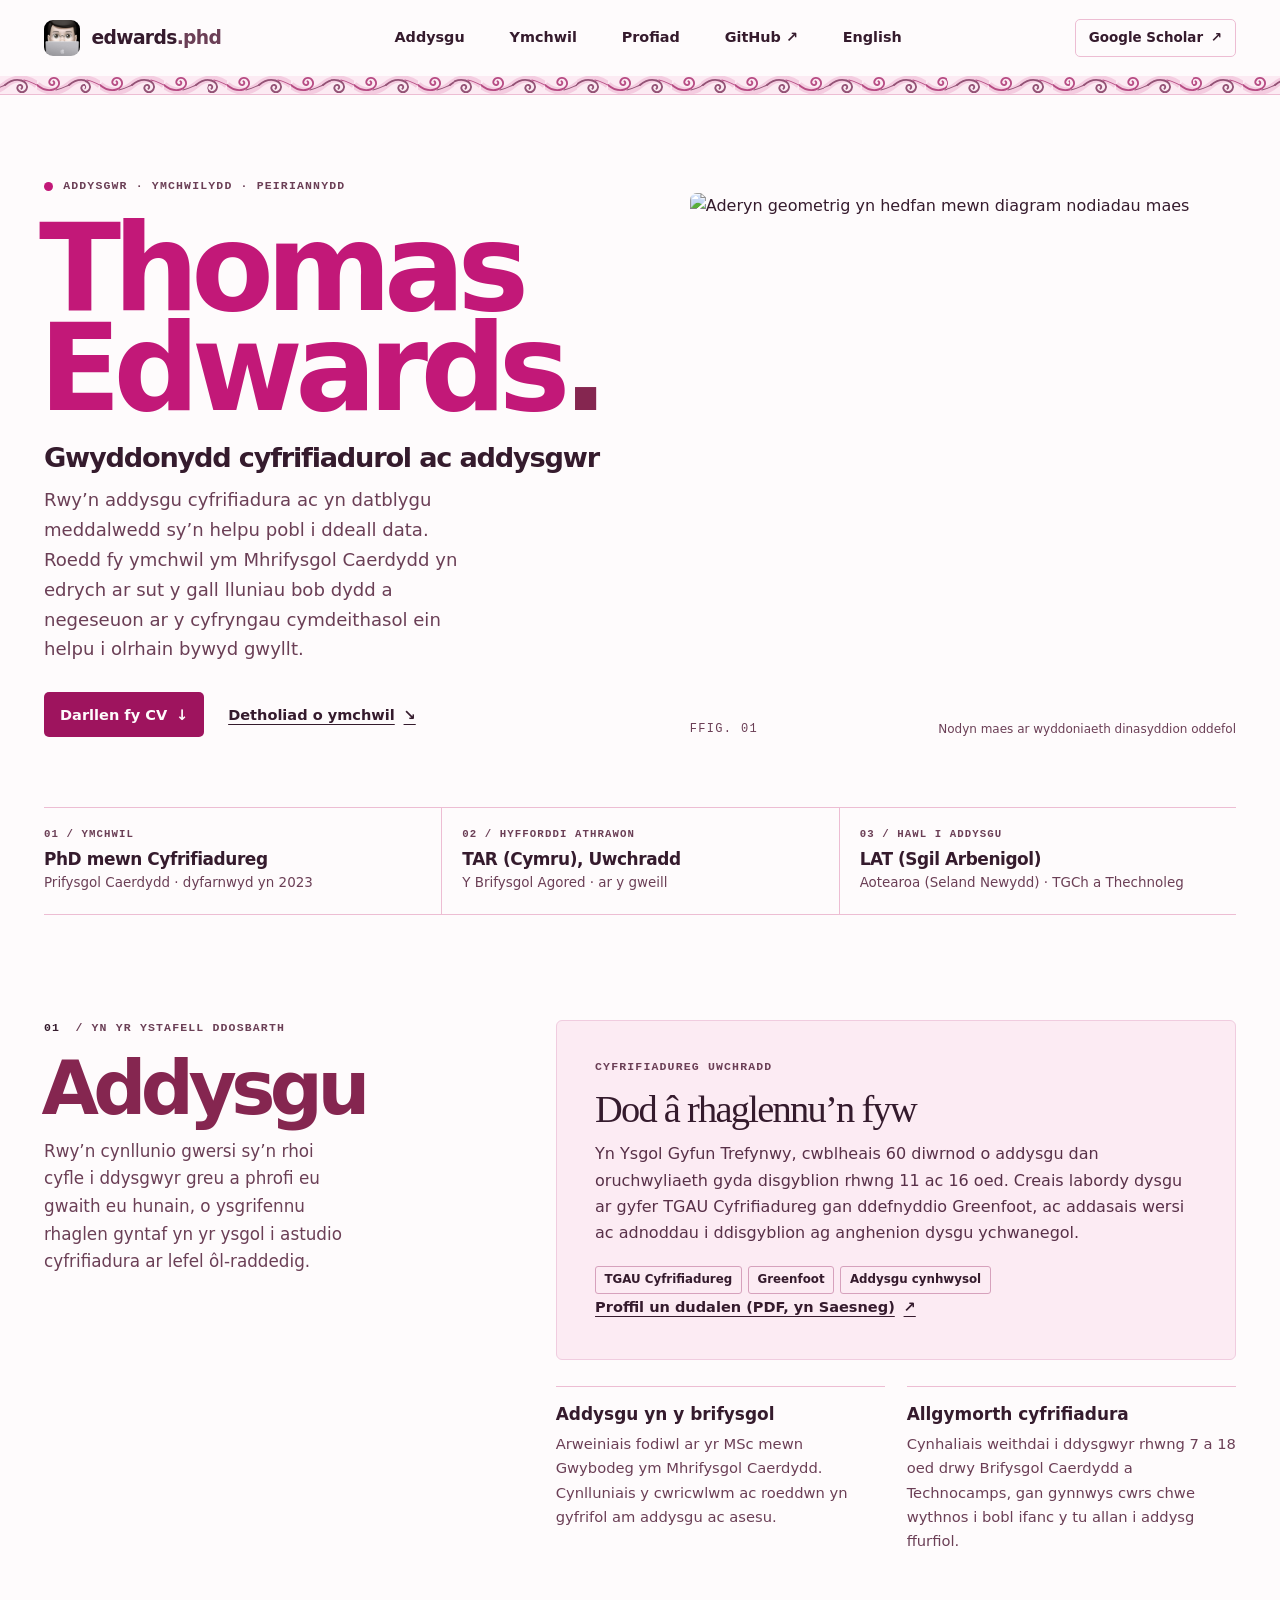
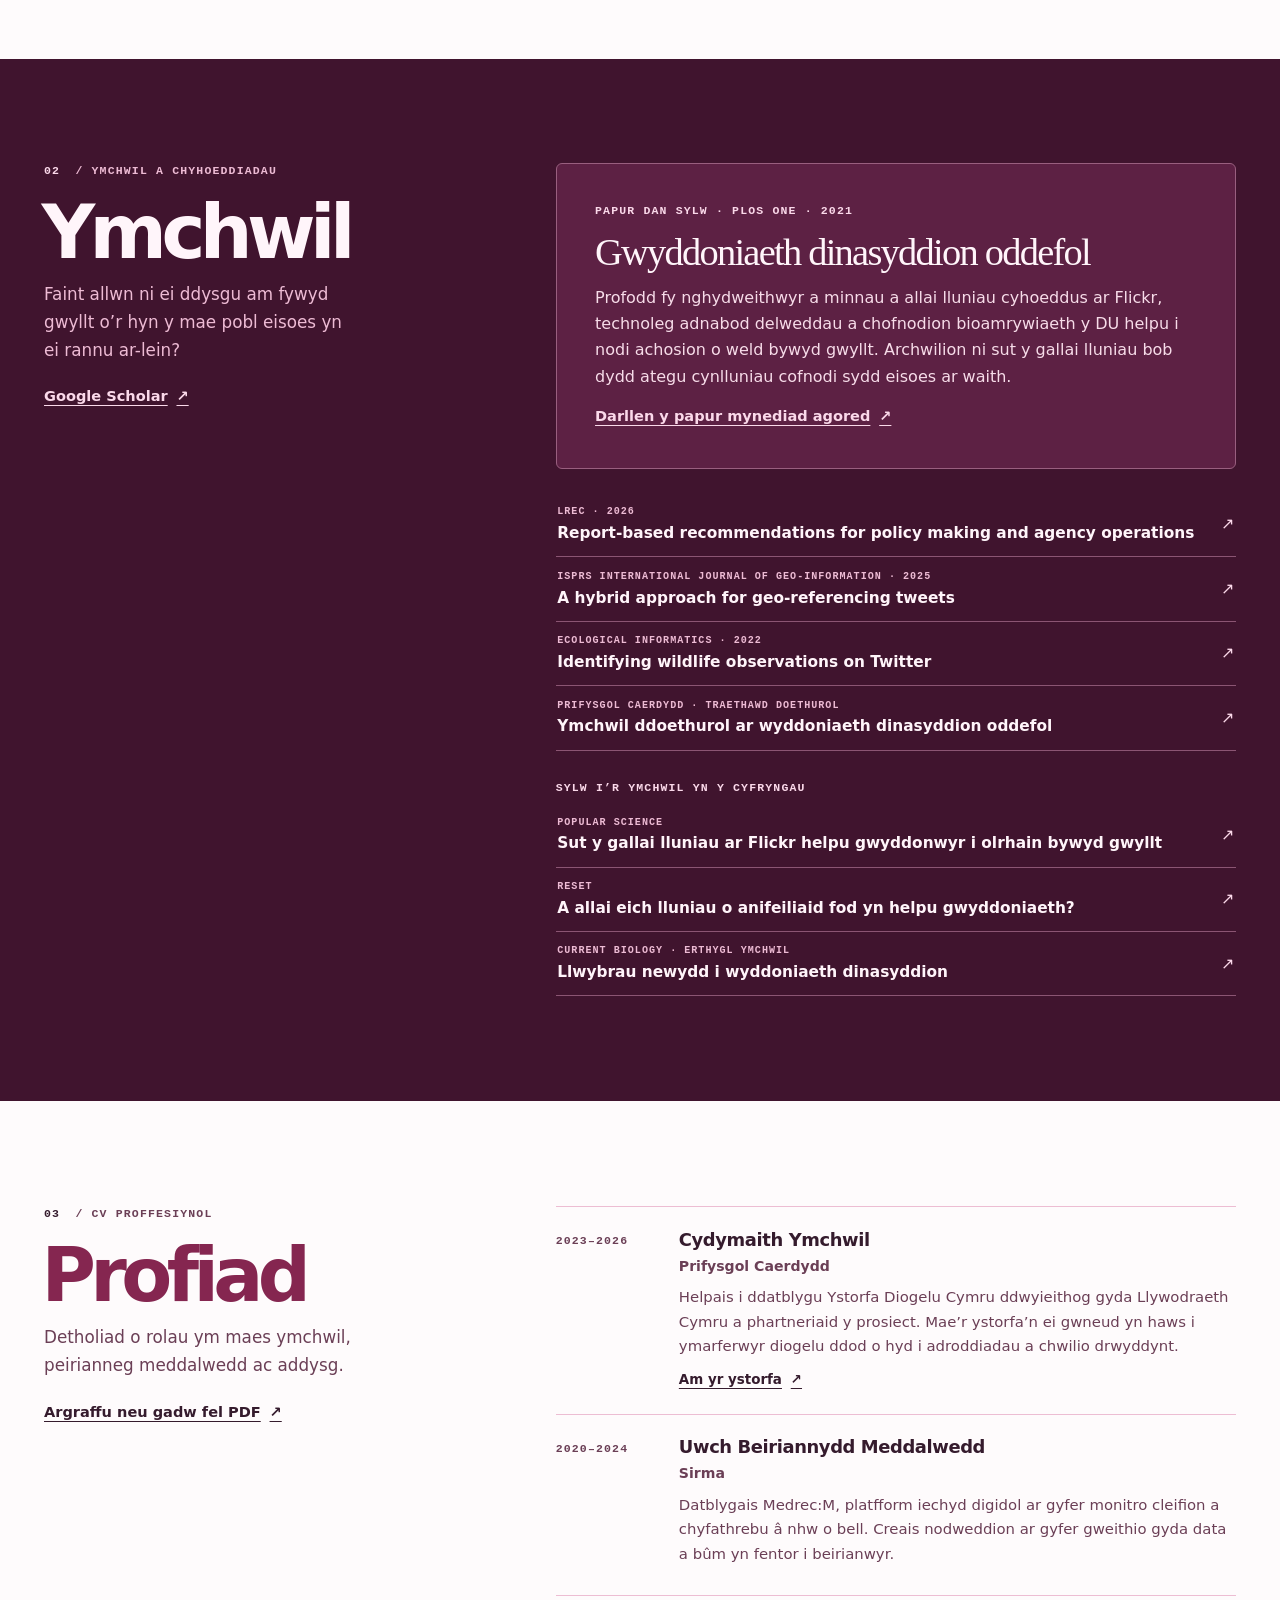
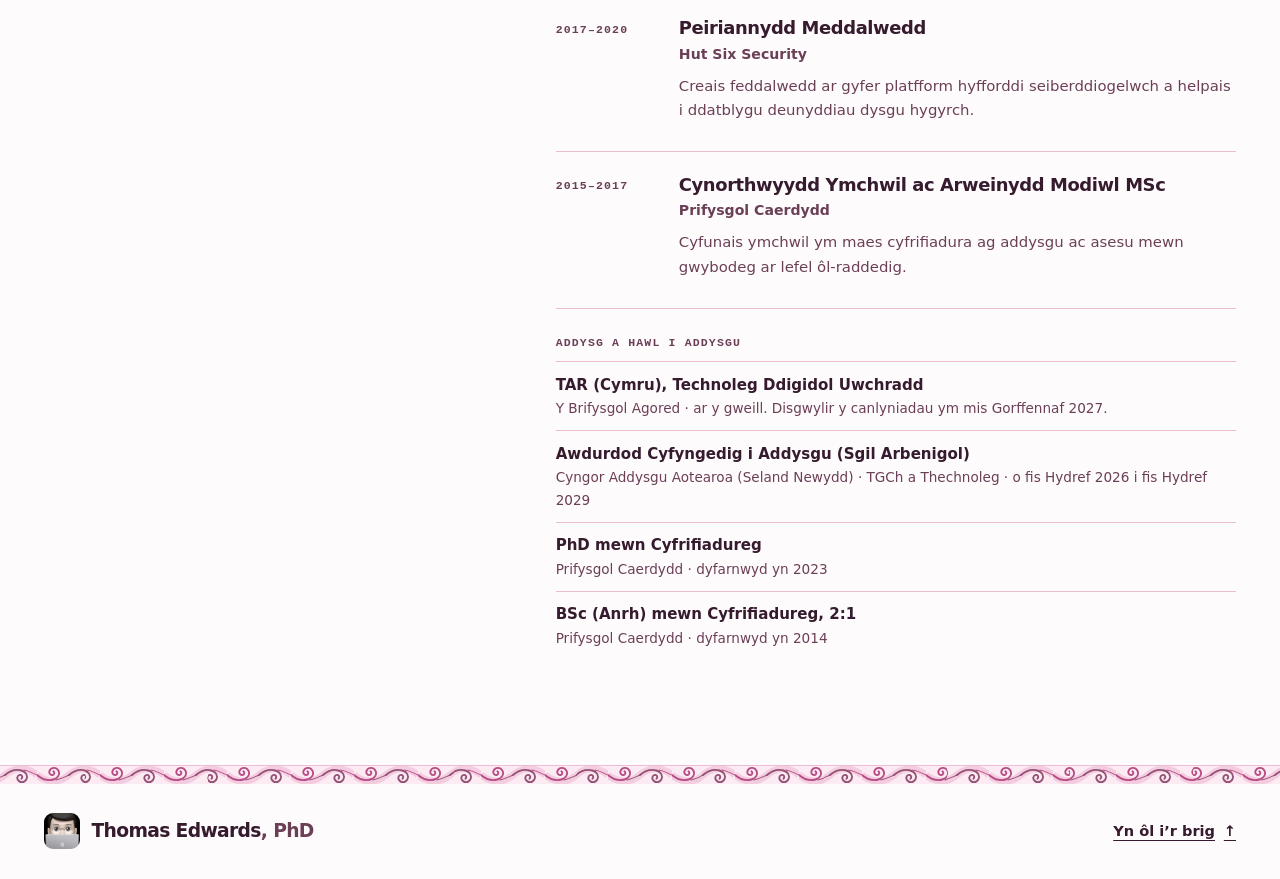
==== cymraeg/index.html @ 8f7f5367 "Add the Welsh version of the CV" ====
<!doctype html>
<html lang="cy">
<head>
  <meta charset="utf-8">
  <meta name="viewport" content="width=device-width,initial-scale=1">
  <meta name="description" content="Thomas Edwards, PhD. Addysg ym maes cyfrifiadura, peirianneg meddalwedd ac ymchwil i wyddoniaeth dinasyddion oddefol. Cipolwg ar brofiad, cymwysterau a chyhoeddiadau.">
  <meta name="theme-color" content="#fefbfc">
  <meta property="og:title" content="Thomas Edwards, PhD — Addysg ac ymchwil ym maes cyfrifiadura">
  <meta property="og:description" content="Addysgu, peirianneg meddalwedd ac ymchwil i wyddoniaeth dinasyddion oddefol.">
  <meta property="og:type" content="website">
  <link rel="canonical" href="https://edwards.phd/cymraeg/">
  <link rel="alternate" hreflang="en" href="https://edwards.phd/">
  <link rel="alternate" hreflang="cy" href="https://edwards.phd/cymraeg/">
  <link rel="icon" href="../profile.png" type="image/png">
  <link rel="stylesheet" href="../style.css">
  <script src="../print.js" defer></script>
  <title>Thomas Edwards, PhD — Addysg ac ymchwil ym maes cyfrifiadura</title>
</head>
<body id="top">
  <a href="#main" class="skip">Neidio i’r cynnwys</a>
  <header class="masthead">
    <div class="wrap masthead-inner">
      <a class="brand" href="#top" aria-label="Hafan Thomas Edwards"><img src="../profile.png" alt="" width="36" height="36"><span>edwards<span class="brand-dot">.phd</span></span></a>
      <nav aria-label="Prif ddewislen">
        <a href="#teaching">Addysgu</a>
        <a href="#research">Ymchwil</a>
        <a href="#experience">Profiad</a>
        <a href="https://github.com/Tomedwards1991-lab">GitHub <span aria-hidden="true">↗</span></a>
        <a class="language-link" href="../" lang="en" hreflang="en">English</a>
      </nav>
      <a class="scholar-nav" href="https://scholar.google.com/citations?user=tnI2HVAAAAAJ&amp;hl=en">Google Scholar <span aria-hidden="true">↗</span></a>
    </div>
  </header>
  <main id="main">
    <section class="hero wrap" aria-labelledby="name">
      <div class="hero-copy">
        <p class="eyebrow hero-label"><span class="dot"></span> ADDYSGWR · YMCHWILYDD · PEIRIANNYDD</p>
        <h1 id="name">Thomas <span class="surname">Edwards<span class="hero-period">.</span></span></h1>
        <p class="hero-subtitle">Gwyddonydd cyfrifiadurol ac addysgwr</p>
        <p class="hero-deck">Rwy’n addysgu cyfrifiadura ac yn datblygu meddalwedd sy’n helpu pobl i ddeall data. Roedd fy ymchwil ym Mhrifysgol Caerdydd yn edrych ar sut y gall lluniau bob dydd a negeseuon ar y cyfryngau cymdeithasol ein helpu i olrhain bywyd gwyllt.</p>
        <div class="hero-links">
          <a class="button primary" href="#experience">Darllen fy CV <span aria-hidden="true">↓</span></a>
          <a class="text-link" href="#research">Detholiad o ymchwil <span aria-hidden="true">↘</span></a>
        </div>
      </div>
      <figure class="hero-figure">
        <img src="../field-note-cy.svg" alt="Aderyn geometrig yn hedfan mewn diagram nodiadau maes" width="560" height="530" fetchpriority="high">
        <figcaption><span>FFIG. 01</span><span>Nodyn maes ar wyddoniaeth dinasyddion oddefol</span></figcaption>
      </figure>
    </section>

    <aside class="credentials wrap" aria-label="Cipolwg ar y cymwysterau">
      <div><span class="eyebrow">01 / YMCHWIL</span><strong>PhD mewn Cyfrifiadureg</strong><span>Prifysgol Caerdydd · dyfarnwyd yn 2023</span></div>
      <div><span class="eyebrow">02 / HYFFORDDI ATHRAWON</span><strong>TAR (Cymru), Uwchradd</strong><span>Y Brifysgol Agored · ar y gweill</span></div>
      <div><span class="eyebrow">03 / HAWL I ADDYSGU</span><strong>LAT (Sgil Arbenigol)</strong><span>Aotearoa (Seland Newydd) · TGCh a Thechnoleg</span></div>
    </aside>

    <section id="teaching" class="section wrap teaching" aria-labelledby="teaching-title">
      <div class="section-intro">
        <p class="eyebrow section-label"><span>01</span> / YN YR YSTAFELL DDOSBARTH</p>
        <h2 id="teaching-title">Addysgu</h2>
        <p>Rwy’n cynllunio gwersi sy’n rhoi cyfle i ddysgwyr greu a phrofi eu gwaith eu hunain, o ysgrifennu rhaglen gyntaf yn yr ysgol i astudio cyfrifiadura ar lefel ôl-raddedig.</p>
      </div>
      <div class="teaching-body">
        <article class="feature teach-feature">
          <p class="eyebrow">CYFRIFIADUREG UWCHRADD</p>
          <h3>Dod â rhaglennu’n fyw</h3>
          <p>Yn Ysgol Gyfun Trefynwy, cwblheais 60 diwrnod o addysgu dan oruchwyliaeth gyda disgyblion rhwng 11 ac 16 oed. Creais labordy dysgu ar gyfer TGAU Cyfrifiadureg gan ddefnyddio Greenfoot, ac addasais wersi ac adnoddau i ddisgyblion ag anghenion dysgu ychwanegol.</p>
          <div class="tag-row"><span>TGAU Cyfrifiadureg</span><span>Greenfoot</span><span>Addysgu cynhwysol</span></div>
          <a class="text-link" href="../one-page-profile.pdf" hreflang="en">Proffil un dudalen (PDF, yn Saesneg) <span aria-hidden="true">↗</span></a>
        </article>
        <div class="teaching-notes">
          <article><h3>Addysgu yn y brifysgol</h3><p>Arweiniais fodiwl ar yr MSc mewn Gwybodeg ym Mhrifysgol Caerdydd. Cynlluniais y cwricwlwm ac roeddwn yn gyfrifol am addysgu ac asesu.</p></article>
          <article><h3>Allgymorth cyfrifiadura</h3><p>Cynhaliais weithdai i ddysgwyr rhwng 7 a 18 oed drwy Brifysgol Caerdydd a Technocamps, gan gynnwys cwrs chwe wythnos i bobl ifanc y tu allan i addysg ffurfiol.</p></article>
        </div>
      </div>
    </section>

    <section id="research" class="research-band" aria-labelledby="research-title">
      <div class="section wrap research">
        <div class="section-intro">
          <p class="eyebrow section-label"><span>02</span> / YMCHWIL A CHYHOEDDIADAU</p>
          <h2 id="research-title">Ymchwil</h2>
          <p>Faint allwn ni ei ddysgu am fywyd gwyllt o’r hyn y mae pobl eisoes yn ei rannu ar-lein?</p>
          <a class="text-link" href="https://scholar.google.com/citations?user=tnI2HVAAAAAJ&amp;hl=en">Google Scholar <span aria-hidden="true">↗</span></a>
        </div>
        <div class="research-body">
          <article class="research-feature">
            <p class="eyebrow">PAPUR DAN SYLW · PLOS ONE · 2021</p>
            <h3>Gwyddoniaeth dinasyddion oddefol</h3>
            <p>Profodd fy nghydweithwyr a minnau a allai lluniau cyhoeddus ar Flickr, technoleg adnabod delweddau a chofnodion bioamrywiaeth y DU helpu i nodi achosion o weld bywyd gwyllt. Archwilion ni sut y gallai lluniau bob dydd ategu cynlluniau cofnodi sydd eisoes ar waith.</p>
            <a class="text-link" href="https://doi.org/10.1371/journal.pone.0255416">Darllen y papur mynediad agored <span aria-hidden="true">↗</span></a>
          </article>
          <ul class="link-list publications" aria-label="Detholiad o gyhoeddiadau">
            <li><a href="https://aclanthology.org/2026.lrec-1.21/"><span><small>LREC · 2026</small><strong lang="en">Report-based recommendations for policy making and agency operations</strong></span><span aria-hidden="true">↗</span></a></li>
            <li><a href="https://doi.org/10.3390/ijgi14090321"><span><small lang="en">ISPRS INTERNATIONAL JOURNAL OF GEO-INFORMATION · 2025</small><strong lang="en">A hybrid approach for geo-referencing tweets</strong></span><span aria-hidden="true">↗</span></a></li>
            <li><a href="https://orca.cardiff.ac.uk/id/eprint/147972/"><span><small lang="en">ECOLOGICAL INFORMATICS · 2022</small><strong lang="en">Identifying wildlife observations on Twitter</strong></span><span aria-hidden="true">↗</span></a></li>
            <li><a href="https://orca.cardiff.ac.uk/id/eprint/154451/"><span><small>PRIFYSGOL CAERDYDD · TRAETHAWD DOETHUROL</small><strong>Ymchwil ddoethurol ar wyddoniaeth dinasyddion oddefol</strong></span><span aria-hidden="true">↗</span></a></li>
          </ul>
          <div class="coverage">
            <p class="eyebrow">SYLW I’R YMCHWIL YN Y CYFRYNGAU</p>
            <ul class="link-list">
              <li><a href="https://www.popsci.com/technology/flickr-citizen-science-wildlife/"><span><small lang="en">POPULAR SCIENCE</small><strong>Sut y gallai lluniau ar Flickr helpu gwyddonwyr i olrhain bywyd gwyllt</strong></span><span aria-hidden="true">↗</span></a></li>
              <li><a href="https://en.reset.org/passive-citizen-science-could-your-animal-photos-be-helping-science-without-you-even-knowing/"><span><small>RESET</small><strong>A allai eich lluniau o anifeiliaid fod yn helpu gwyddoniaeth?</strong></span><span aria-hidden="true">↗</span></a></li>
              <li><a href="https://www.cell.com/current-biology/fulltext/S0960-9822%2821%2901463-9"><span><small><span lang="en">CURRENT BIOLOGY</span> · ERTHYGL YMCHWIL</small><strong>Llwybrau newydd i wyddoniaeth dinasyddion</strong></span><span aria-hidden="true">↗</span></a></li>
            </ul>
          </div>
        </div>
      </div>
    </section>

    <section id="experience" class="section wrap experience" aria-labelledby="experience-title">
      <div class="section-intro">
        <p class="eyebrow section-label"><span>03</span> / CV PROFFESIYNOL</p>
        <h2 id="experience-title">Profiad</h2>
        <p>Detholiad o rolau ym maes ymchwil, peirianneg meddalwedd ac addysg.</p>
        <button type="button" class="text-link print-button" hidden>Argraffu neu gadw fel PDF <span aria-hidden="true">↗</span></button>
      </div>
      <div class="experience-body">
        <ol class="timeline">
          <li><span class="eyebrow">2023–2026</span><div><h3>Cydymaith Ymchwil</h3><p class="organisation">Prifysgol Caerdydd</p><p>Helpais i ddatblygu Ystorfa Diogelu Cymru ddwyieithog gyda Llywodraeth Cymru a phartneriaid y prosiect. Mae’r ystorfa’n ei gwneud yn haws i ymarferwyr diogelu ddod o hyd i adroddiadau a chwilio drwyddynt.</p><a class="text-link" href="https://www.cardiff.ac.uk/security-crime-intelligence-innovation-institute/research/projects/wales-safeguarding-repository">Am yr ystorfa <span aria-hidden="true">↗</span></a></div></li>
          <li><span class="eyebrow">2020–2024</span><div><h3>Uwch Beiriannydd Meddalwedd</h3><p class="organisation">Sirma</p><p>Datblygais Medrec:M, platfform iechyd digidol ar gyfer monitro cleifion a chyfathrebu â nhw o bell. Creais nodweddion ar gyfer gweithio gyda data a bûm yn fentor i beirianwyr.</p></div></li>
          <li><span class="eyebrow">2017–2020</span><div><h3>Peiriannydd Meddalwedd</h3><p class="organisation">Hut Six Security</p><p>Creais feddalwedd ar gyfer platfform hyfforddi seiberddiogelwch a helpais i ddatblygu deunyddiau dysgu hygyrch.</p></div></li>
          <li><span class="eyebrow">2015–2017</span><div><h3>Cynorthwyydd Ymchwil ac Arweinydd Modiwl MSc</h3><p class="organisation">Prifysgol Caerdydd</p><p>Cyfunais ymchwil ym maes cyfrifiadura ag addysgu ac asesu mewn gwybodeg ar lefel ôl-raddedig.</p></div></li>
        </ol>
        <div class="qualifications">
          <p class="eyebrow">ADDYSG A HAWL I ADDYSGU</p>
          <dl>
            <div><dt>TAR (Cymru), Technoleg Ddigidol Uwchradd</dt><dd>Y Brifysgol Agored · ar y gweill. Disgwylir y canlyniadau ym mis Gorffennaf 2027.</dd></div>
            <div><dt>Awdurdod Cyfyngedig i Addysgu (Sgil Arbenigol)</dt><dd>Cyngor Addysgu Aotearoa (Seland Newydd) · TGCh a Thechnoleg · o fis Hydref 2026 i fis Hydref 2029</dd></div>
            <div><dt>PhD mewn Cyfrifiadureg</dt><dd>Prifysgol Caerdydd · dyfarnwyd yn 2023</dd></div>
            <div><dt>BSc (Anrh) mewn Cyfrifiadureg, 2:1</dt><dd>Prifysgol Caerdydd · dyfarnwyd yn 2014</dd></div>
          </dl>
        </div>
      </div>
    </section>
  </main>
  <footer class="footer">
    <div class="wrap footer-inner"><a class="brand" href="#top"><img src="../profile.png" alt="" width="36" height="36"><span>Thomas Edwards<span class="brand-dot">, PhD</span></span></a><a class="text-link" href="#top">Yn ôl i’r brig <span aria-hidden="true">↑</span></a></div>
  </footer>
</body>
</html>
---- style.css ----
:root {
  color-scheme: light;
  --paper:#fefbfc; --ink:#351b2d; --sub:#6b3f56; --line:#edbdd3;
  --dark:#9e145e; --night:#40142e; --lime:#fbd9ea; --wash:#fcebf3;
  --sans: system-ui, -apple-system, BlinkMacSystemFont, "Segoe UI", sans-serif;
  --serif: "Iowan Old Style", "Palatino Linotype", Georgia, serif;
  --mono: ui-monospace, SFMono-Regular, Consolas, monospace;
}
*, *::before, *::after { box-sizing:border-box }
html { scroll-behavior:smooth }
body { margin:0; background:var(--paper); color:var(--ink); font: 16px/1.65 var(--sans); -webkit-font-smoothing:antialiased }
a { color:inherit }
a:focus-visible, button:focus-visible { outline:3px solid #b21768; outline-offset:5px; border-radius:2px }
img { max-width:100%; height:auto; display:block }
p { margin:0 0 1em }
h1,h2,h3 { margin:0; line-height:1.06 }
.wrap { width:min(100% - 88px, 1200px); margin-inline:auto }
.skip { position:absolute; top:.75rem; left:.75rem; transform:translateY(-200%); z-index:5; background:var(--lime); color:var(--ink); padding:.55rem .85rem }
.skip:focus { transform:none }
.masthead { border-bottom:1px solid var(--line) }
.masthead::after,.footer::before {
  content:"";
  display:block;
  height:clamp(13px,1.4vw,18px);
  background:#fcebf3 url("rose-ribbon.svg") center / auto 100% repeat-x;
}
.masthead-inner { min-height:76px; display:flex; align-items:center; justify-content:space-between; gap:1.4rem }
.brand { display:inline-flex; align-items:center; gap:.72rem; text-decoration:none; font-weight:750; letter-spacing:-.035em; white-space:nowrap; font-size:1.17rem }
.brand img { border-radius:9px; }
.brand-dot { color:var(--sub); font-weight:550 }
.masthead nav { display:flex; gap:clamp(1.2rem,3.5vw,3rem); font-size:.9rem; font-weight:620 }
.masthead nav a, .scholar-nav { text-decoration:none }
.masthead a:hover, .footer a:hover { text-decoration:underline; text-underline-offset:5px }
.scholar-nav { font-size:.84rem; border:1px solid var(--line); border-radius:5px; padding:.45rem .8rem; white-space:nowrap; font-weight:650 }
.scholar-nav span { margin-left:.2rem }
.hero { display:grid; grid-template-columns:1fr .96fr; gap:clamp(2.1rem,6vw,6rem); align-items:center; padding-block:clamp(2.8rem,6vw,5.6rem) 2.9rem }
.hero-copy { padding-block:.4rem 1.5rem }
.eyebrow, .link-list small { font: 650 .72rem/1.45 var(--mono); letter-spacing:.1em; display:block }
.hero-label { display:flex; align-items:center; gap:.62rem; margin-bottom:1.5rem; color:var(--sub) }
.dot { width:.58rem; height:.58rem; border-radius:50%; background:#c21878; flex:none }
.hero h1 { font: 820 clamp(5.2rem,9.4vw,8.35rem)/.83 var(--sans); color:#c21878; letter-spacing:-.064em; margin:0 0 1.45rem -.042em }
.surname { display:block }
.hero-period { color:#852650 }
.hero-subtitle { font-size:clamp(1.18rem,2.25vw,1.7rem); line-height:1.2; font-weight:660; letter-spacing:-.045em; margin:0 0 .68rem }
.hero-deck { color:var(--sub); font-size:clamp(1rem,1.5vw,1.13rem); max-width:38ch }
.hero-links { display:flex; flex-wrap:wrap; align-items:center; gap:.8rem 1.5rem; margin-top:1.75rem }
.button,.text-link { display:inline-flex; align-items:center; gap:.55rem; font-weight:700; font-size:.91rem; line-height:1.35; }
.button { padding:.78rem 1rem; border-radius:5px; text-decoration:none }
.primary { color:var(--paper); background:var(--dark) }
.primary:hover { background:#791146 }
.text-link { text-decoration:underline; text-underline-offset:4px; text-decoration-thickness:1px; }
.text-link:hover { text-decoration-thickness:2px }
.hero-figure { width:min(100%,560px); margin:0; align-self:center; justify-self:center; min-width:0 }
.hero-figure img { width:100%; border-radius:7px }
.hero-figure figcaption { display:flex; justify-content:space-between; gap:1rem; padding-top:.65rem; font-size:.75rem; color:var(--sub) }
.hero-figure figcaption span:first-child { font-family:var(--mono); letter-spacing:.11em; flex:none }
.credentials { display:grid; grid-template-columns:repeat(3,minmax(0,1fr)); border-block:1px solid var(--line) }
.credentials > div { display:grid; align-content:start; padding:1.2rem 1.25rem 1.35rem; gap:.12rem; line-height:1.4 }
.credentials > div:first-child { padding-left:0 }
.credentials > div + div { border-left:1px solid var(--line) }
.credentials strong { font-size:1.06rem; letter-spacing:-.025em }
.credentials span { color:var(--sub); font-size:.84rem }
.credentials .eyebrow { font-size:.67rem; margin-bottom:.2rem }
.section { display:grid; grid-template-columns:minmax(0,.77fr) minmax(0,1.23fr); gap:clamp(2rem,6.7vw,6.5rem); padding-block:clamp(3.7rem,8.2vw,7.5rem); scroll-margin-top:1rem }
.section-intro p:not(.eyebrow) { max-width:29ch; color:var(--sub); font-size:1.05rem; margin-bottom:1.2rem }
.section-label { margin-bottom:1.1rem; color:var(--sub) }
.section-label span { display:inline-block; margin-right:.45rem; color:var(--ink) }
.section h2 { font:780 clamp(2.8rem,5.8vw,4.9rem)/.94 var(--sans); color:#852650; letter-spacing:-.075em; margin:0 0 .85rem -.035em; }
.feature { padding:clamp(1.35rem,3.4vw,2.4rem); background:var(--wash); border:1px solid #f0ccdf; border-radius:6px }
.feature .eyebrow { color:var(--sub); margin-bottom:.8rem }
.feature h3,.research-feature h3 { font:500 clamp(1.85rem,3vw,2.6rem)/1.05 var(--serif); letter-spacing:-.045em; margin-bottom:.75rem }
.feature p:not(.eyebrow) { max-width:58ch; color:#583048 }
.tag-row { display:flex; flex-wrap:wrap; gap:.4rem; margin-top:1.2rem }
.tag-row span { padding:.2rem .53rem; border:1px solid #d6a1bc; border-radius:3px; font-size:.74rem; font-weight:640 }
.teaching-notes { display:grid; grid-template-columns:1fr 1fr; gap:1.35rem; margin-top:1.65rem }
.teaching-notes article { border-top:1px solid var(--line); padding-top:1.05rem }
.teaching-notes h3 { font-size:1.06rem; line-height:1.25; margin-bottom:.45rem }
.teaching-notes p { font-size:.92rem; margin:0; color:var(--sub) }
.research-band { background:var(--night); color:#fff5fa }
.research h2 { color:#fff5fa }
.research .section-label,.research .section-intro p:not(.eyebrow) { color:#edbbd4 }
.research .section-label span,.research .text-link { color:var(--lime) }
.research-feature { background:#5d2144; border:1px solid #995f7f; border-radius:6px; padding:clamp(1.35rem,3.4vw,2.4rem); }
.research-feature .eyebrow { color:var(--lime); margin-bottom:.8rem }
.research-feature p:not(.eyebrow) { color:#f7dce9; max-width:58ch; margin-bottom:.8rem }
.link-list { list-style:none; padding:0; margin:0 }
.publications { margin-top:1.5rem }
.link-list a { text-decoration:none; display:flex; gap:1.3rem; justify-content:space-between; align-items:center; border-bottom:1px solid #8b5573; padding:.78rem .1rem; }
.link-list small { color:#edbbd4; font-size:.63rem; margin-bottom:.2rem }
.link-list strong { display:block; font-weight:620; font-size:.96rem; line-height:1.35 }
.link-list a > span:last-child { color:var(--lime); }
.link-list a:hover strong { text-decoration:underline; text-underline-offset:4px }
.coverage { margin-top:1.85rem }
.coverage > p { color:var(--lime); margin-bottom:.38rem }
.print-button { appearance:none; color:var(--ink); font-family:inherit; background:transparent; border:0; padding:0; cursor:pointer; }
.print-button[hidden] { display:none }
.timeline { margin:0; list-style:none; padding:0 }
.timeline li { display:grid; grid-template-columns:6.7rem 1fr; gap:1rem; padding:1.35rem 0; border-top:1px solid var(--line); }
.timeline li:last-child { border-bottom:1px solid var(--line) }
.timeline li > span { color:var(--sub); padding-top:.27rem; white-space:nowrap }
.timeline h3 { font-weight:700; font-size:1.12rem; line-height:1.25; letter-spacing:-.022em }
.timeline .organisation { font-size:.88rem; font-weight:650; color:var(--sub); margin:.2rem 0 .48rem }
.timeline p:not(.organisation) { color:var(--sub); margin:0 0 .42rem; font-size:.93rem; }
.timeline .text-link { font-size:.84rem }
.qualifications { margin-top:1.65rem }
.qualifications > p { color:var(--sub); margin-bottom:.6rem }
.qualifications dl { margin:0 }
.qualifications dl div { border-top:1px solid var(--line); padding:.65rem 0; }
.qualifications dt { font-size:.94rem; font-weight:690 }
.qualifications dd { margin:0; color:var(--sub); font-size:.85rem }
.footer { border-top:1px solid var(--line) }
.footer-inner { min-height:95px; display:flex; justify-content:space-between; align-items:center; gap:1rem }
@media (max-width:900px) {
  .wrap { width:calc(100% - 56px) }
  .hero { gap:2rem }
  .hero h1 { font-size:clamp(4.3rem,9.4vw,6.9rem) }
  .hero-deck { max-width:35ch }
  .section { gap:2rem }
}
@media (max-width:690px) {
  .wrap { width:calc(100% - 36px) }
  .masthead-inner { min-height:65px; flex-wrap:wrap; gap:0 1rem; padding-top:.62rem }
  .masthead nav { order:3; width:100%; flex-wrap:wrap; gap:.4rem clamp(.75rem,3.4vw,1.35rem); font-size:.84rem; padding:.5rem 0 .68rem }
  .scholar-nav { font-size:.75rem }
  .hero { grid-template-columns:1fr; padding-top:2.55rem; padding-bottom:1.8rem; gap:1.4rem }
  .hero-copy { padding-block:0 .4rem }
  .hero-label { margin-bottom:1.15rem; font-size:.67rem }
  .hero h1 { font-size:clamp(3.9rem,15.4vw,7.2rem); margin-bottom:1.24rem }
  .hero-deck { max-width:46ch }
  .hero-links { margin-top:1.2rem }
  .credentials { grid-template-columns:1fr }
  .credentials > div { padding:.72rem 0 }
  .credentials > div + div { border-left:0; border-top:1px solid var(--line) }
  .credentials .eyebrow { margin:0 }
  .section { grid-template-columns:1fr; gap:1.3rem; padding-block:3.15rem }
  .section-intro p:not(.eyebrow) { max-width:43ch; margin-bottom:.55rem }
  .section-label { margin-bottom:.72rem }
  .section h2 { margin-bottom:.68rem }
  .timeline li { grid-template-columns:5.25rem 1fr; gap:.65rem }
}
@media (max-width:370px) {
  .hero h1 { font-size:clamp(3.3rem,15vw,3.9rem) }
  .hero-links { gap:.8rem 1rem }
  .teaching-notes { grid-template-columns:1fr; gap:1rem }
  .footer .brand { font-size:.99rem }
  .footer .text-link { font-size:.78rem; white-space:nowrap }
}
@media (prefers-reduced-motion:reduce) { html { scroll-behavior:auto } }
@media print {
  @page { margin:15mm }
  :root { --paper:#fff; --ink:#111; --sub:#333; --line:#999; --wash:#fff }
  body { font-size:10.5pt; background:white; color:#111 }
  .wrap { width:100% }
  .masthead,.skip,.hero-figure,.hero-links,.print-button,.footer { display:none }
  .hero,.section { display:block; padding:0 }
  .hero-copy { padding:0 }
  .hero h1 { color:inherit; font-size:32pt; line-height:1; margin:0 0 .2rem; letter-spacing:-.05em }
  .surname { display:inline }
  .hero-label { margin-bottom:.4rem }
  .hero-period { color:inherit }
  .hero-deck,.section-intro p:not(.eyebrow) { max-width:none; font-size:inherit }
  .credentials { margin:0 0 .8rem; grid-template-columns:repeat(3,1fr) }
  .credentials > div { padding:.35rem .45rem }
  .credentials > div + div { border-left:1px solid #999; border-top:0 }
  .section h2 { color:inherit; font-size:22pt; margin:.25rem 0 }
  .section-label { margin:1rem 0 .3rem }
  .section-intro { break-after:avoid }
  .feature,.research-feature { padding:.55rem 0; border:0 }
  .feature h3,.research-feature h3 { font-size:15pt }
  .feature p:not(.eyebrow),.research-feature p:not(.eyebrow) { color:#222 }
  .research-band,.research-feature { background:white; color:#111 }
  .research .section-label,.research .section-intro p:not(.eyebrow),.research .section-label span,.research .text-link,.research-feature .eyebrow,.coverage > p,.link-list small,.link-list a > span:last-child { color:#333 }
  .link-list a,.timeline li { padding:.34rem 0; border-color:#aaa }
  .tag-row,.coverage { display:none }
  .teaching-notes { margin:.35rem 0 0 }
  .teaching-notes article,.timeline li,.qualifications dl div,.link-list li { break-inside:avoid }
  .experience .section-intro > p:not(.eyebrow) { display:none }
}
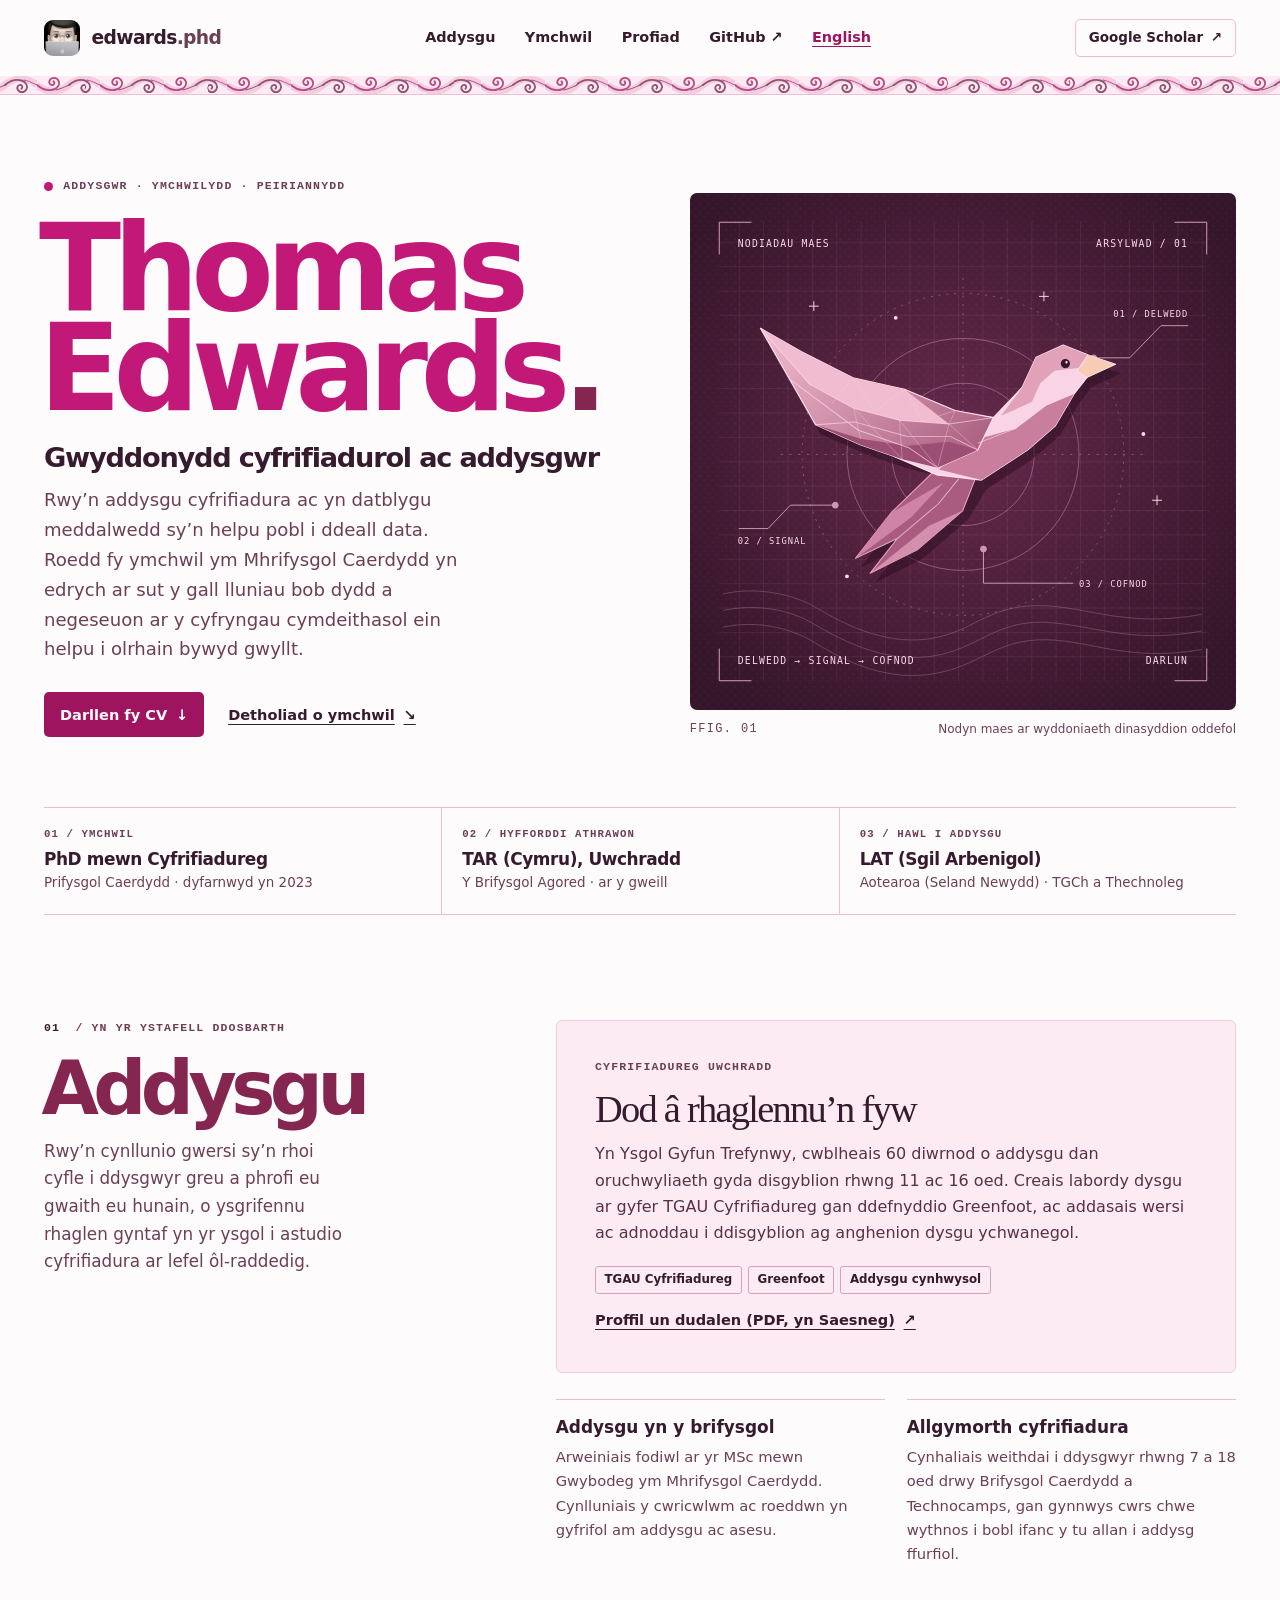
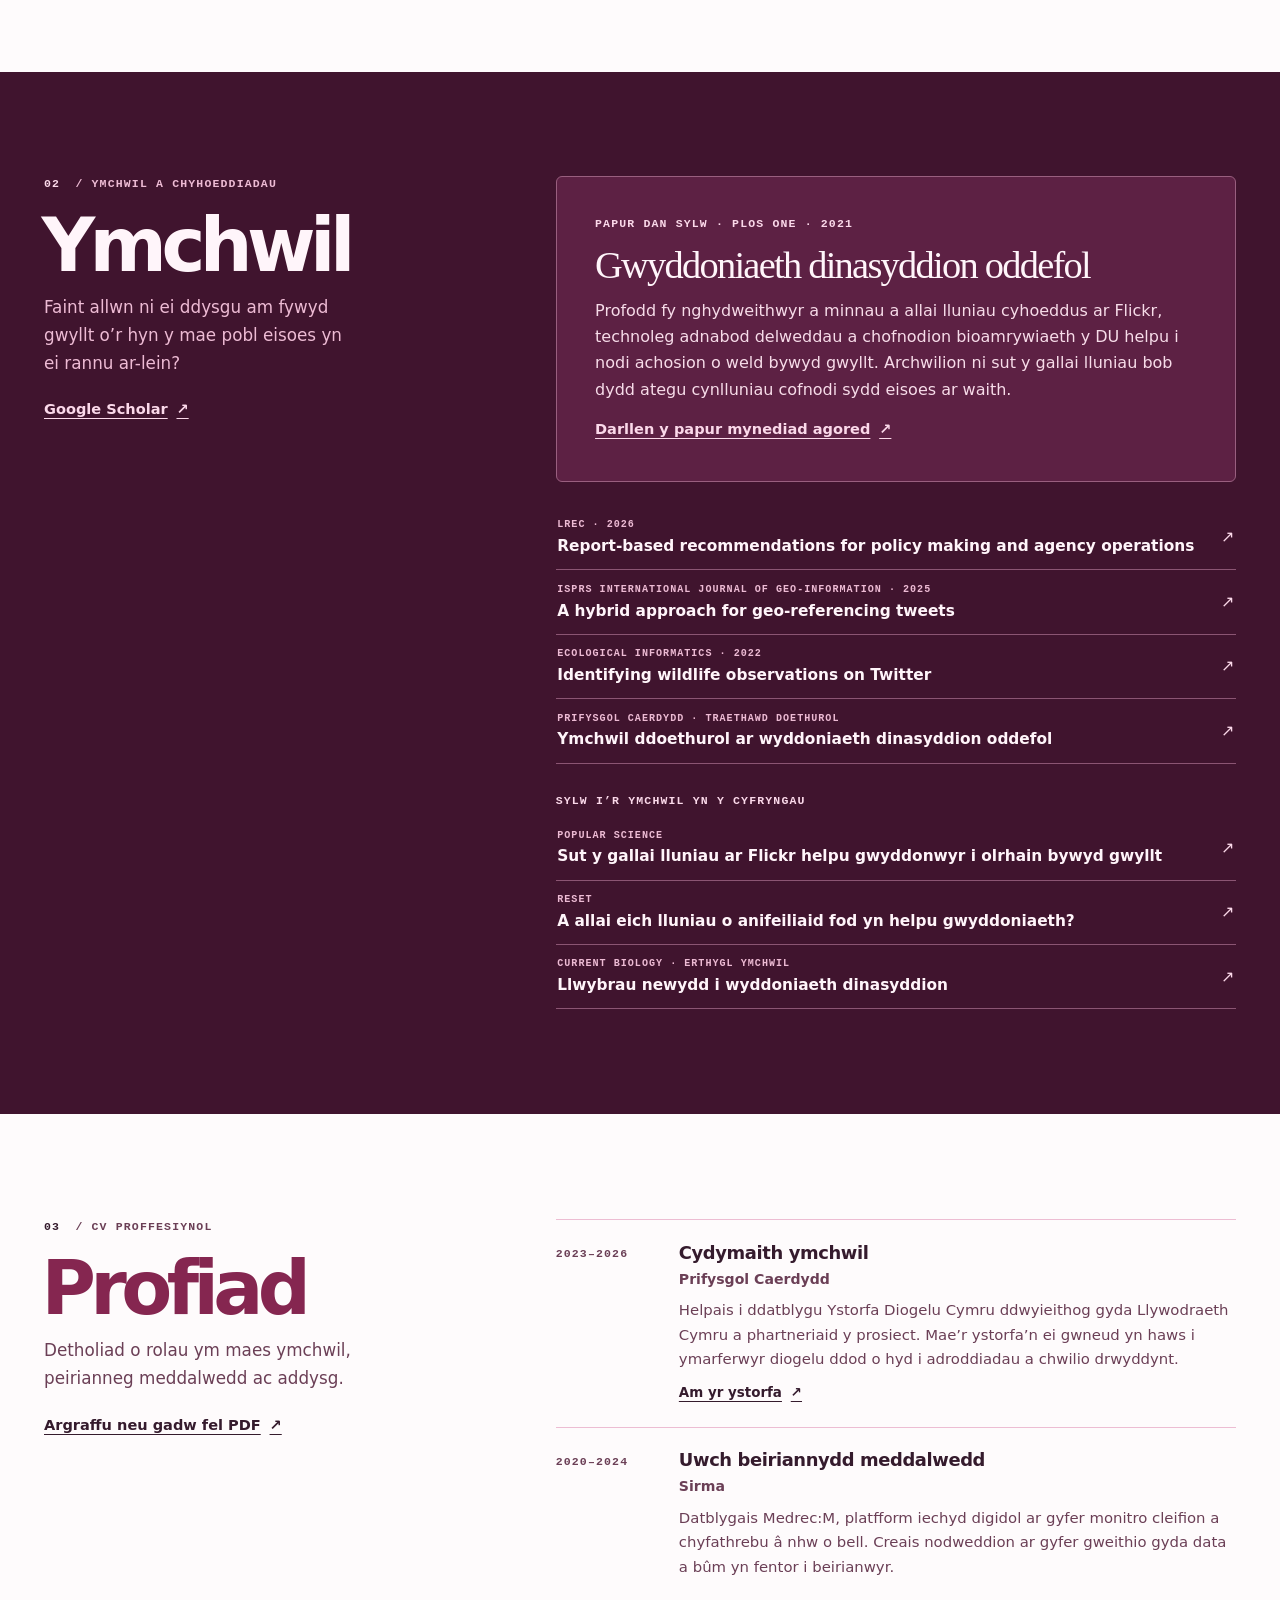
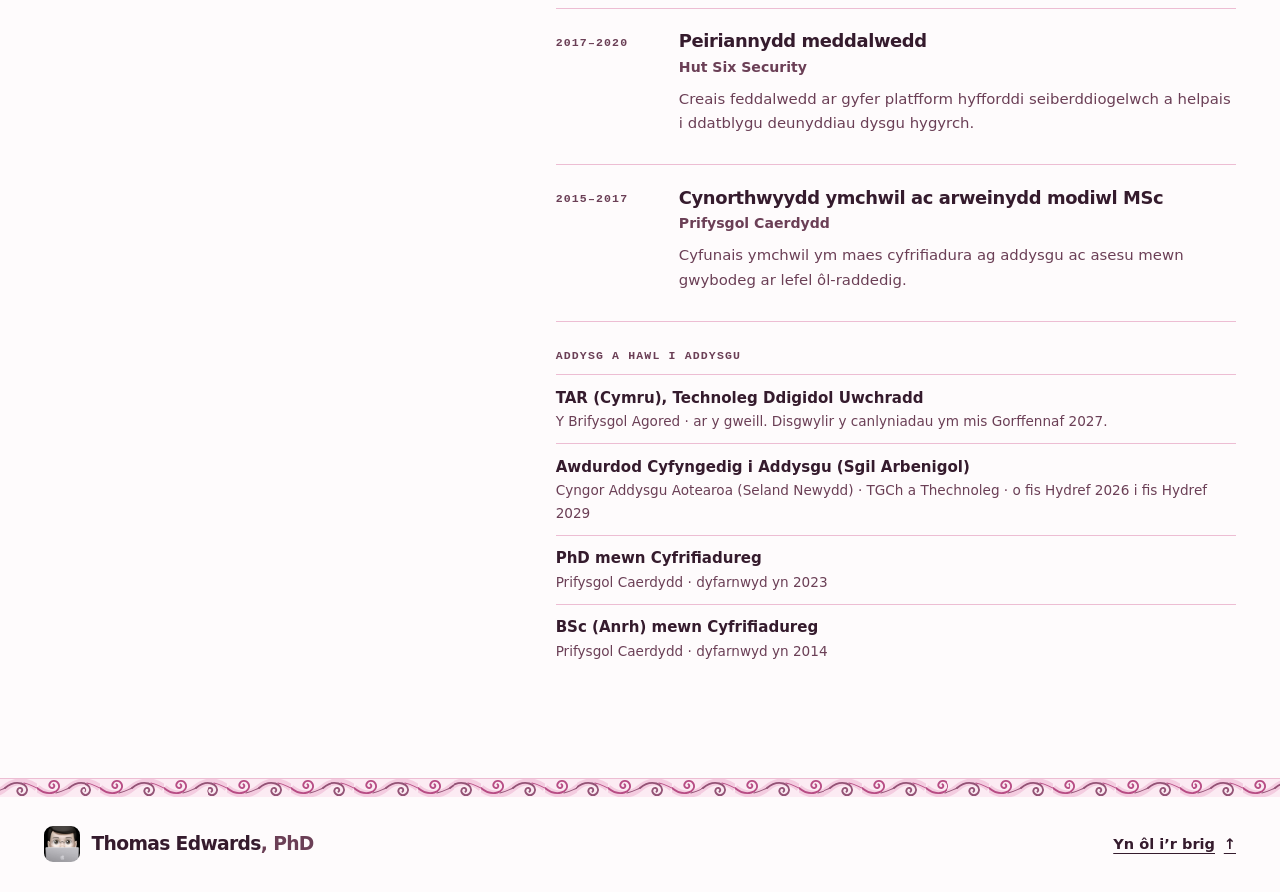
==== commit 307b4b5d: "Standardise Welsh CV headings and remove degree classification" ====
--- a/cymraeg/index.html
+++ b/cymraeg/index.html
@@ -118,10 +118,10 @@
       </div>
       <div class="experience-body">
         <ol class="timeline">
-          <li><span class="eyebrow">2023–2026</span><div><h3>Cydymaith Ymchwil</h3><p class="organisation">Prifysgol Caerdydd</p><p>Helpais i ddatblygu Ystorfa Diogelu Cymru ddwyieithog gyda Llywodraeth Cymru a phartneriaid y prosiect. Mae’r ystorfa’n ei gwneud yn haws i ymarferwyr diogelu ddod o hyd i adroddiadau a chwilio drwyddynt.</p><a class="text-link" href="https://www.cardiff.ac.uk/security-crime-intelligence-innovation-institute/research/projects/wales-safeguarding-repository">Am yr ystorfa <span aria-hidden="true">↗</span></a></div></li>
-          <li><span class="eyebrow">2020–2024</span><div><h3>Uwch Beiriannydd Meddalwedd</h3><p class="organisation">Sirma</p><p>Datblygais Medrec:M, platfform iechyd digidol ar gyfer monitro cleifion a chyfathrebu â nhw o bell. Creais nodweddion ar gyfer gweithio gyda data a bûm yn fentor i beirianwyr.</p></div></li>
-          <li><span class="eyebrow">2017–2020</span><div><h3>Peiriannydd Meddalwedd</h3><p class="organisation">Hut Six Security</p><p>Creais feddalwedd ar gyfer platfform hyfforddi seiberddiogelwch a helpais i ddatblygu deunyddiau dysgu hygyrch.</p></div></li>
-          <li><span class="eyebrow">2015–2017</span><div><h3>Cynorthwyydd Ymchwil ac Arweinydd Modiwl MSc</h3><p class="organisation">Prifysgol Caerdydd</p><p>Cyfunais ymchwil ym maes cyfrifiadura ag addysgu ac asesu mewn gwybodeg ar lefel ôl-raddedig.</p></div></li>
+          <li><span class="eyebrow">2023–2026</span><div><h3>Cydymaith ymchwil</h3><p class="organisation">Prifysgol Caerdydd</p><p>Helpais i ddatblygu Ystorfa Diogelu Cymru ddwyieithog gyda Llywodraeth Cymru a phartneriaid y prosiect. Mae’r ystorfa’n ei gwneud yn haws i ymarferwyr diogelu ddod o hyd i adroddiadau a chwilio drwyddynt.</p><a class="text-link" href="https://www.cardiff.ac.uk/security-crime-intelligence-innovation-institute/research/projects/wales-safeguarding-repository">Am yr ystorfa <span aria-hidden="true">↗</span></a></div></li>
+          <li><span class="eyebrow">2020–2024</span><div><h3>Uwch beiriannydd meddalwedd</h3><p class="organisation">Sirma</p><p>Datblygais Medrec:M, platfform iechyd digidol ar gyfer monitro cleifion a chyfathrebu â nhw o bell. Creais nodweddion ar gyfer gweithio gyda data a bûm yn fentor i beirianwyr.</p></div></li>
+          <li><span class="eyebrow">2017–2020</span><div><h3>Peiriannydd meddalwedd</h3><p class="organisation">Hut Six Security</p><p>Creais feddalwedd ar gyfer platfform hyfforddi seiberddiogelwch a helpais i ddatblygu deunyddiau dysgu hygyrch.</p></div></li>
+          <li><span class="eyebrow">2015–2017</span><div><h3>Cynorthwyydd ymchwil ac arweinydd modiwl MSc</h3><p class="organisation">Prifysgol Caerdydd</p><p>Cyfunais ymchwil ym maes cyfrifiadura ag addysgu ac asesu mewn gwybodeg ar lefel ôl-raddedig.</p></div></li>
         </ol>
         <div class="qualifications">
           <p class="eyebrow">ADDYSG A HAWL I ADDYSGU</p>
@@ -129,7 +129,7 @@
             <div><dt>TAR (Cymru), Technoleg Ddigidol Uwchradd</dt><dd>Y Brifysgol Agored · ar y gweill. Disgwylir y canlyniadau ym mis Gorffennaf 2027.</dd></div>
             <div><dt>Awdurdod Cyfyngedig i Addysgu (Sgil Arbenigol)</dt><dd>Cyngor Addysgu Aotearoa (Seland Newydd) · TGCh a Thechnoleg · o fis Hydref 2026 i fis Hydref 2029</dd></div>
             <div><dt>PhD mewn Cyfrifiadureg</dt><dd>Prifysgol Caerdydd · dyfarnwyd yn 2023</dd></div>
-            <div><dt>BSc (Anrh) mewn Cyfrifiadureg, 2:1</dt><dd>Prifysgol Caerdydd · dyfarnwyd yn 2014</dd></div>
+            <div><dt>BSc (Anrh) mewn Cyfrifiadureg</dt><dd>Prifysgol Caerdydd · dyfarnwyd yn 2014</dd></div>
           </dl>
         </div>
       </div>
--- a/style.css
+++ b/style.css
@@ -28,8 +28,9 @@
 .brand { display:inline-flex; align-items:center; gap:.72rem; text-decoration:none; font-weight:750; letter-spacing:-.035em; white-space:nowrap; font-size:1.17rem }
 .brand img { border-radius:9px; }
 .brand-dot { color:var(--sub); font-weight:550 }
-.masthead nav { display:flex; gap:clamp(1.2rem,3.5vw,3rem); font-size:.9rem; font-weight:620 }
+.masthead nav { display:flex; gap:clamp(.85rem,2.3vw,2rem); font-size:.9rem; font-weight:620 }
 .masthead nav a, .scholar-nav { text-decoration:none }
+.masthead nav .language-link { color:var(--dark); text-decoration:underline; text-underline-offset:4px; white-space:nowrap }
 .masthead a:hover, .footer a:hover { text-decoration:underline; text-underline-offset:5px }
 .scholar-nav { font-size:.84rem; border:1px solid var(--line); border-radius:5px; padding:.45rem .8rem; white-space:nowrap; font-weight:650 }
 .scholar-nav span { margin-left:.2rem }
@@ -72,6 +73,7 @@
 .feature p:not(.eyebrow) { max-width:58ch; color:#583048 }
 .tag-row { display:flex; flex-wrap:wrap; gap:.4rem; margin-top:1.2rem }
 .tag-row span { padding:.2rem .53rem; border:1px solid #d6a1bc; border-radius:3px; font-size:.74rem; font-weight:640 }
+.teach-feature .text-link { margin-top:1rem }
 .teaching-notes { display:grid; grid-template-columns:1fr 1fr; gap:1.35rem; margin-top:1.65rem }
 .teaching-notes article { border-top:1px solid var(--line); padding-top:1.05rem }
 .teaching-notes h3 { font-size:1.06rem; line-height:1.25; margin-bottom:.45rem }
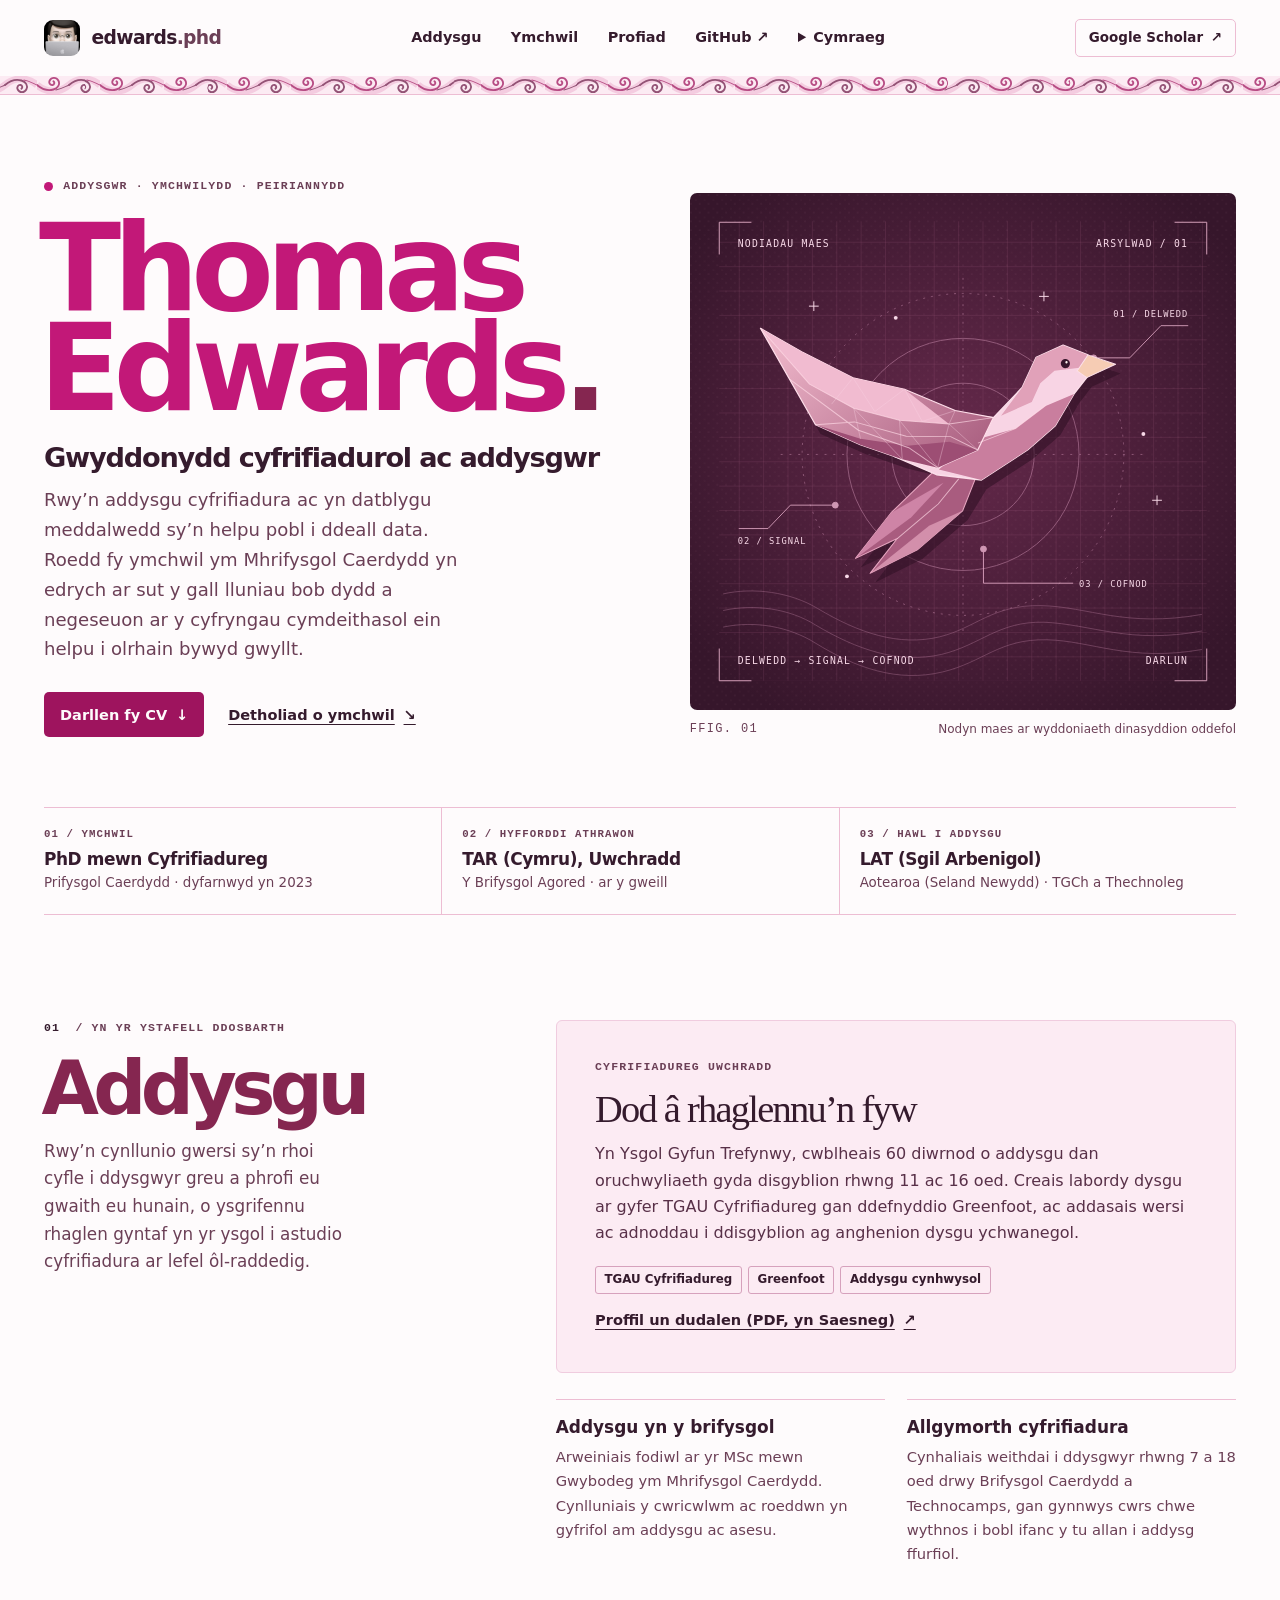
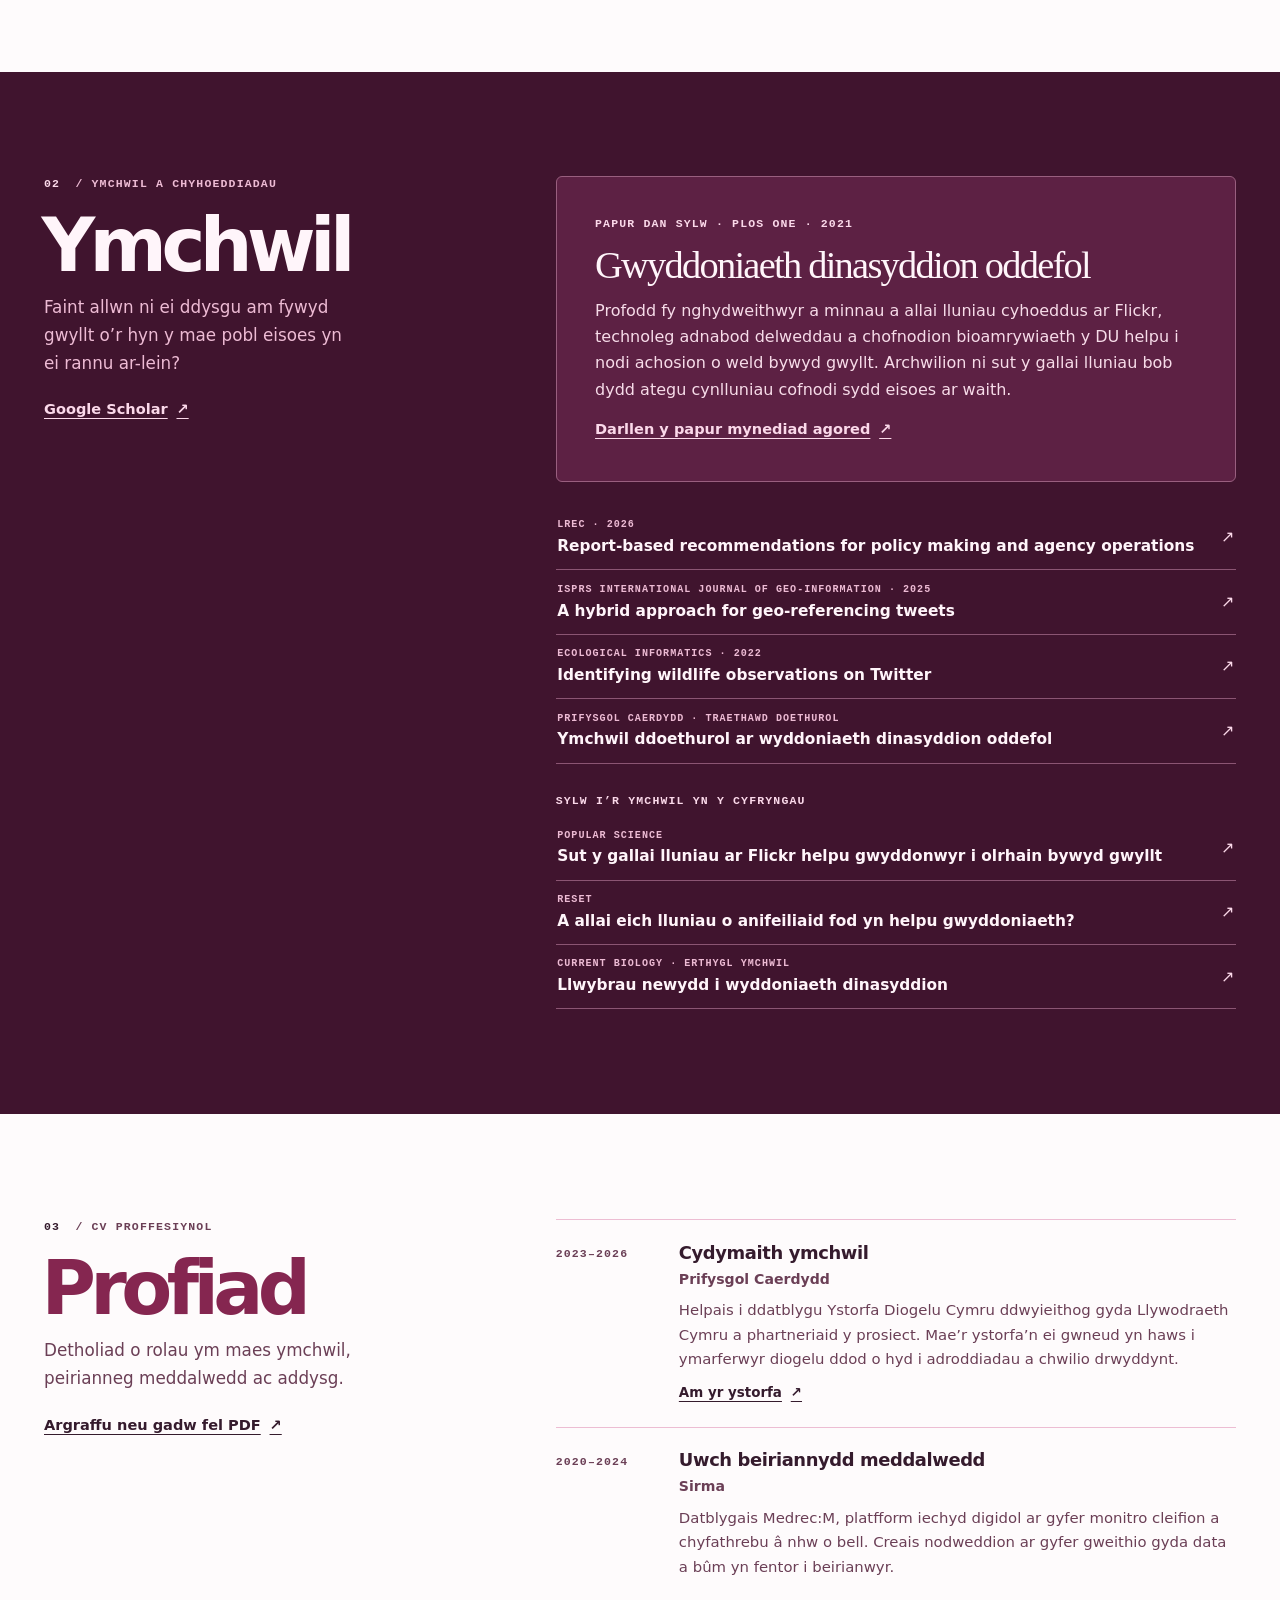
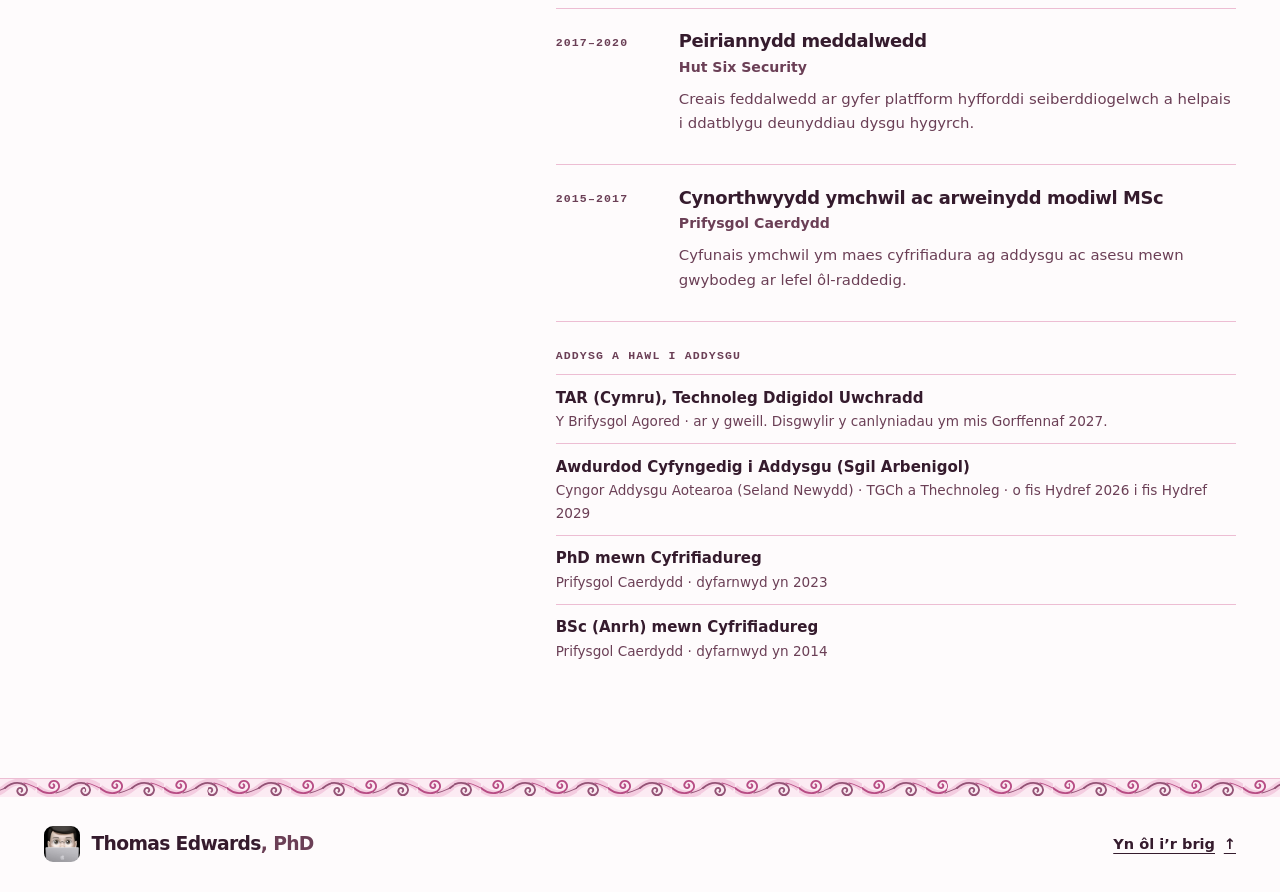
==== commit a1fa0f48: "Add all four languages to the Welsh CV menu" ====
--- a/cymraeg/index.html
+++ b/cymraeg/index.html
@@ -11,6 +11,8 @@
   <link rel="canonical" href="https://edwards.phd/cymraeg/">
   <link rel="alternate" hreflang="en" href="https://edwards.phd/">
   <link rel="alternate" hreflang="cy" href="https://edwards.phd/cymraeg/">
+  <link rel="alternate" hreflang="bg" href="https://edwards.phd/bg/">
+  <link rel="alternate" hreflang="mi" href="https://edwards.phd/mi/">
   <link rel="icon" href="../profile.png" type="image/png">
   <link rel="stylesheet" href="../style.css">
   <script src="../print.js" defer></script>
@@ -26,7 +28,15 @@
         <a href="#research">Ymchwil</a>
         <a href="#experience">Profiad</a>
         <a href="https://github.com/Tomedwards1991-lab">GitHub <span aria-hidden="true">↗</span></a>
-        <a class="language-link" href="../" lang="en" hreflang="en">English</a>
+        <details class="language-picker">
+          <summary aria-label="Iaith (Cymraeg)"><span lang="cy">Cymraeg</span></summary>
+          <ul class="language-options">
+            <li><a href="../" lang="en" hreflang="en">English</a></li>
+            <li><a href="../cymraeg/" lang="cy" hreflang="cy" aria-current="page">Cymraeg</a></li>
+            <li><a href="../bg/" lang="bg" hreflang="bg">Български</a></li>
+            <li><a href="../mi/" lang="mi" hreflang="mi">Te reo Māori</a></li>
+          </ul>
+        </details>
       </nav>
       <a class="scholar-nav" href="https://scholar.google.com/citations?user=tnI2HVAAAAAJ&amp;hl=en">Google Scholar <span aria-hidden="true">↗</span></a>
     </div>
